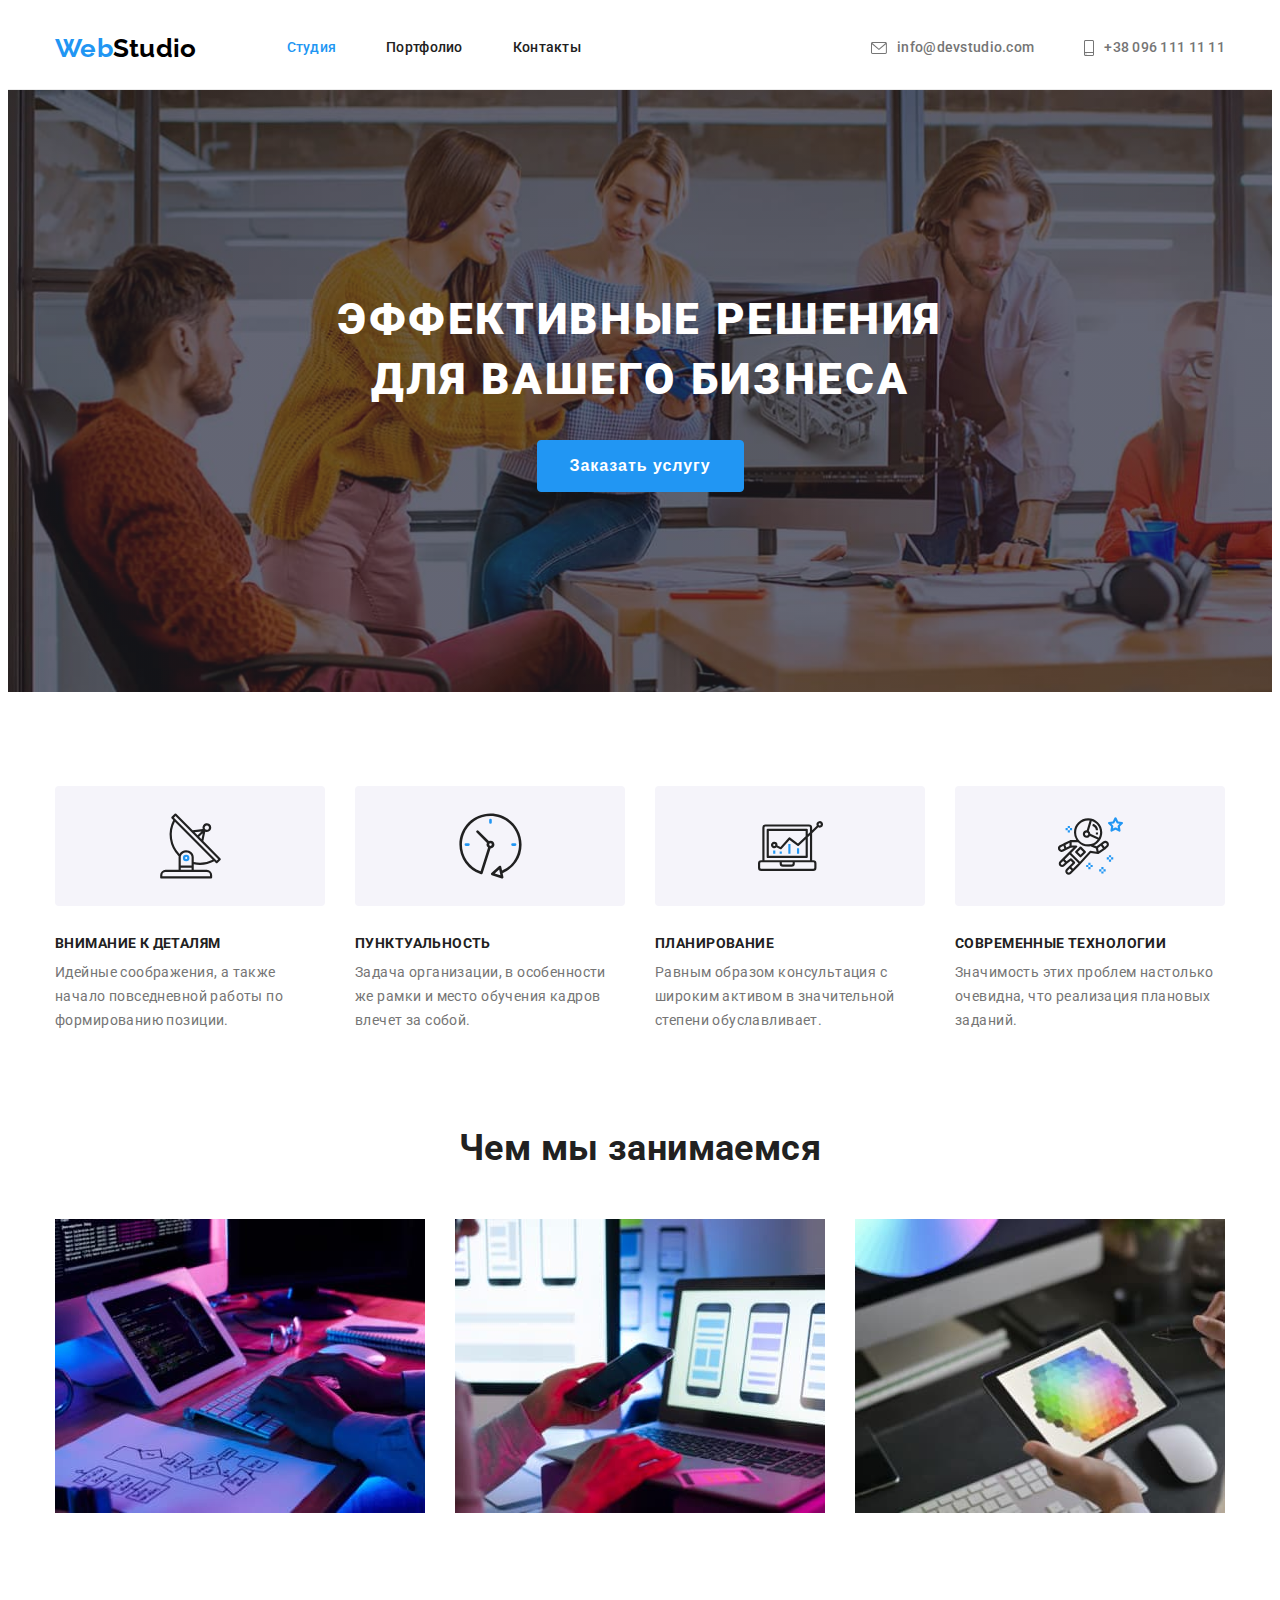
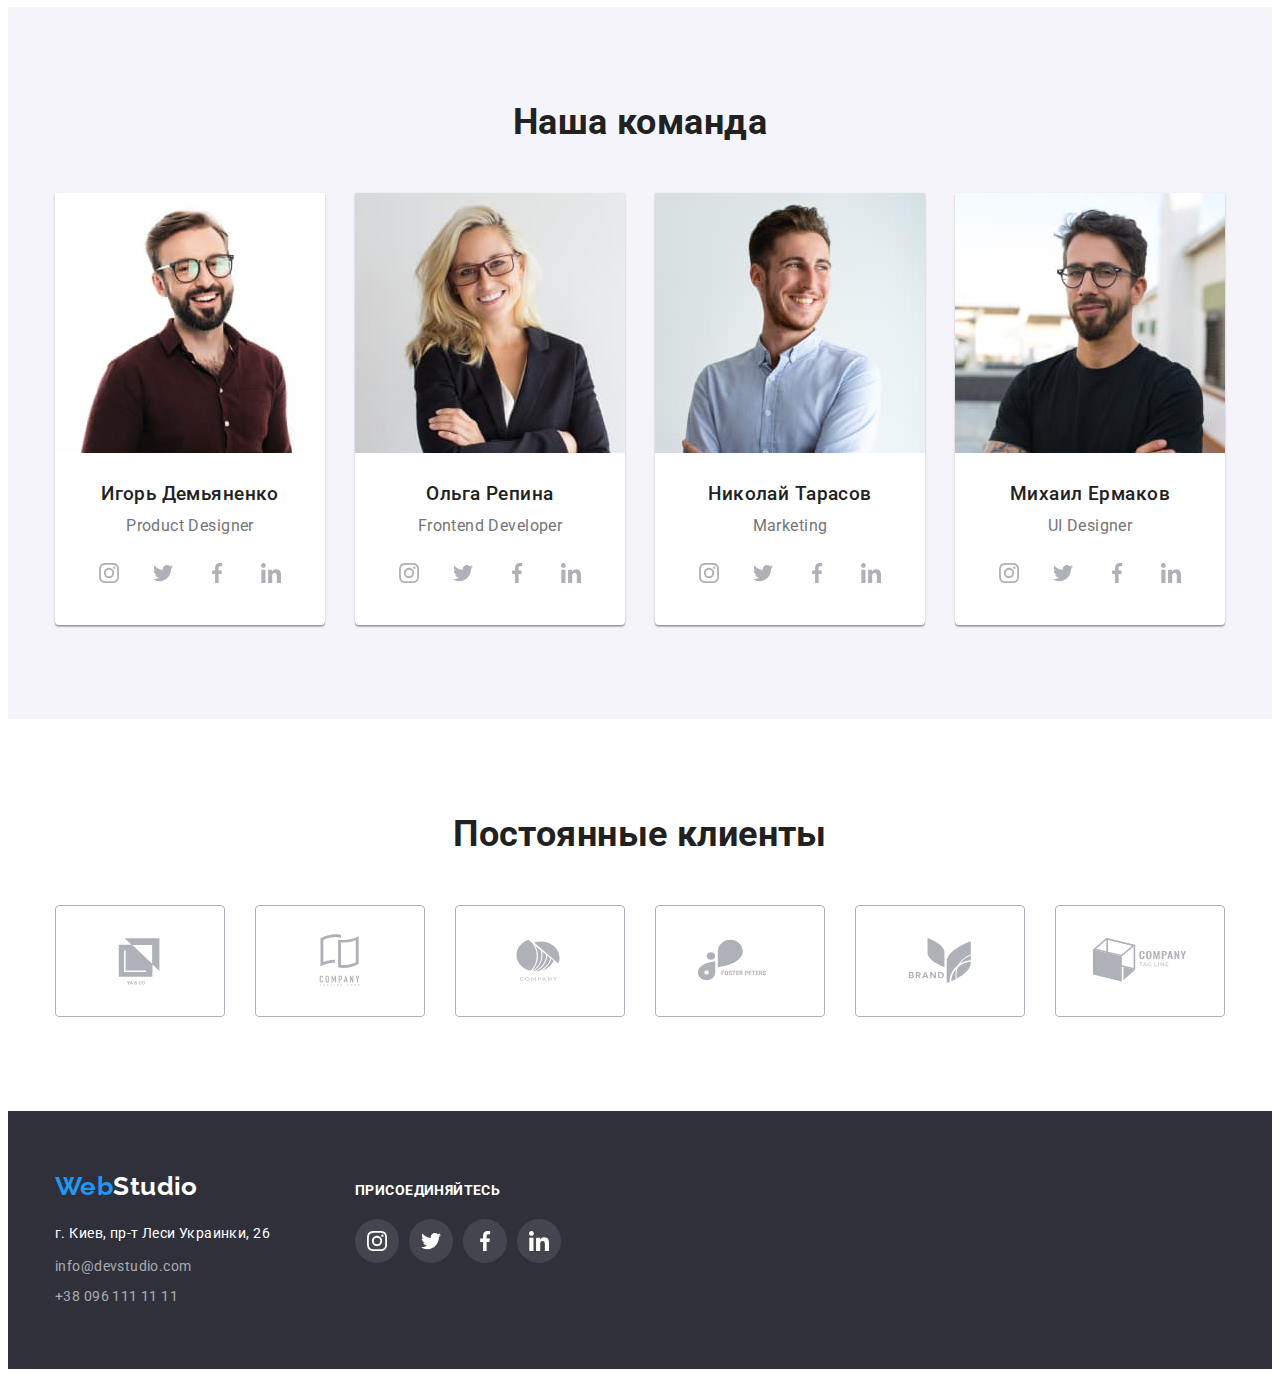
==== index.html @ cb1f26fe "initial commit" ====
<!DOCTYPE html>
<html lang="ru">
  <head>
    <meta charset="UTF-8" />
    <meta http-equiv="X-UA-Compatible" content="IE=edge" />
    <meta name="viewport" content="width=device-width, initial-scale=1.0" />
    <link rel="preconnect" href="https://fonts.gstatic.com" />
    <link
      href="https://fonts.googleapis.com/css2?family=Raleway:wght@700&family=Roboto:wght@400;500;700;900&display=swap"
      rel="stylesheet"
    />
    <link
      rel="stylesheet"
      href="https://cdnjs.cloudflare.com/ajax/libs/modern-normalize/1.0.0/modern-normalize.min.css"
      integrity="sha512-ISS7cAi1PEhQ8jnbJpJZMd29NlhNj4AWYyLOSp2CE/CsHxTCu+r+t0D2yoJudVrd0/8fTVPUVDzY5Tvli75u/g=="
      crossorigin="anonymous"
    />
    <link rel="stylesheet" href="./css/styles.css" />
    <title>WebStudio | Студия</title>
  </head>
  <body>
    <header class="header">
      <div class="container">
        <nav class="navigation">
          <a class="logo link" href="./"><span class="accent">Web</span>Studio</a>
          <ul class="list menu">
            <li class="menu-item"><a class="link current" href="./index.html">Студия</a></li>
            <li class="menu-item"><a class="link" href="./portfolio.html">Портфолио</a></li>
            <li class="menu-item"><a class="link" href="">Контакты</a></li>
          </ul>
        </nav>
        <ul class="list contacts">
          <li class="contacts-item">
            <a class="link contacts-item-link" href="mailto:info@devstudio.com"
              ><svg width="16" height="12" class="icon contacts-icon icon-envelope">
                <use href="./images/icons/icons-bundle.svg#icon-envelope"></use>
              </svg>
              info@devstudio.com</a
            >
          </li>
          <li class="contacts-item">
            <a class="link contacts-item-link" href="tel:+380961111111"
              ><svg width="10" height="16" class="icon contacts-icon icon-smartphone">
                <use href="./images/icons/icons-bundle.svg#icon-smartphone"></use>
              </svg>
              +38 096 111 11 11</a
            >
          </li>
        </ul>
      </div>
    </header>
    <main>
      <!--Hero -->
      <section class="hero">
        <div class="container">
          <h1 class="hero-title title">Эффективные решения для вашего бизнеса</h1>
          <button class="hero-button button primary" type="button">Заказать услугу</button>
        </div>
      </section>
      <!--Characteristics-->
      <section class="qualities section">
        <div class="container">
          <h2 class="title section-title visually-hidden">Особенности</h2>
          <ul class="list flex-grid qualities-list">
            <li class="flex-grid-item qualities-list-item">
              <div class="qualities-icon-container">
                <svg width="65" height="70" class="icon qualities-icon">
                  <use href="./images/icons/icons-bundle.svg#icon-antenna"></use>
                </svg>
              </div>
              <h3 class="qualities-list-item-title title">Внимание к деталям</h3>
              <p class="qualities-list-item-text">
                Идейные соображения, а также начало повседневной работы по формированию позиции.
              </p>
            </li>
            <li class="flex-grid-item qualities-list-item">
              <div class="qualities-icon-container">
                <svg width="65" height="70" class="icon qualities-icon">
                  <use href="./images/icons/icons-bundle.svg#icon-clock"></use>
                </svg>
              </div>
              <h3 class="qualities-list-item-title title">Пунктуальность</h3>
              <p class="qualities-list-item-text">
                Задача организации, в особенности же рамки и место обучения кадров влечет за собой.
              </p>
            </li>
            <li class="flex-grid-item qualities-list-item">
              <div class="qualities-icon-container">
                <svg width="65" height="70" class="icon qualities-icon">
                  <use href="./images/icons/icons-bundle.svg#icon-diagram"></use>
                </svg>
              </div>
              <h3 class="qualities-list-item-title title">Планирование</h3>
              <p class="qualities-list-item-text">
                Равным образом консультация с широким активом в значительной степени обуславливает.
              </p>
            </li>
            <li class="flex-grid-item qualities-list-item">
              <div class="qualities-icon-container">
                <svg width="65" height="70" class="icon qualities-icon">
                  <use href="./images/icons/icons-bundle.svg#icon-astronaut"></use>
                </svg>
              </div>
              <h3 class="qualities-list-item-title title">Современные технологии</h3>
              <p class="qualities-list-item-text">
                Значимость этих проблем настолько очевидна, что реализация плановых заданий.
              </p>
            </li>
          </ul>
        </div>
      </section>
      <!--What we do-->
      <section class="section">
        <div class="container">
          <h2 class="title section-title">Чем мы занимаемся</h2>
          <ul class="list flex-grid activities-list">
            <li class="flex-grid-item activities-list-item">
              <img src="./images/box1.jpg" alt="клавиатура" width="370" />
            </li>
            <li class="flex-grid-item activities-list-item">
              <img src="./images/box2.jpg" alt="телефон" width="370" />
            </li>
            <li class="flex-grid-item activities-list-item">
              <img src="./images/box3.jpg" alt="планшет" width="370" />
            </li>
          </ul>
        </div>
      </section>
      <!--Our team-->
      <section class="team section">
        <div class="container">
          <h2 class="title section-title">Наша команда</h2>
          <ul class="list flex-grid team-list">
            <li class="flex-grid-item team-list-item">
              <img
                class="person-portrait"
                src="./images/staff/igor-demianenko.jpg"
                alt="Игорь Демьяненко"
                width="270"
              />
              <div class="person-label">
                <h3 class="person-name title">Игорь Демьяненко</h3>
                <p class="person-position">Product Designer</p>

                <ul class="list person-socials-list">
                  <li class="socials-list-item">
                    <a href="#" target="_blank" rel="noopener noreferer" class="link social-icon-link">
                      <svg width="20" height="20" class="icon social-icon">
                        <use href="./images/icons/icons-bundle.svg#icon-instagram"></use>
                      </svg>
                    </a>
                  </li>
                  <li class="socials-list-item">
                    <a href="#" target="_blank" rel="noopener noreferer" class="link social-icon-link">
                      <svg width="20" height="20" class="icon social-icon">
                        <use href="./images/icons/icons-bundle.svg#icon-twitter"></use>
                      </svg>
                    </a>
                  </li>
                  <li class="socials-list-item">
                    <a href="#" target="_blank" rel="noopener noreferer" class="link social-icon-link">
                      <svg width="20" height="20" class="icon social-icon">
                        <use href="./images/icons/icons-bundle.svg#icon-facebook"></use>
                      </svg>
                    </a>
                  </li>
                  <li class="socials-list-item">
                    <a href="#" target="_blank" rel="noopener noreferer" class="link social-icon-link">
                      <svg width="20" height="20" class="icon social-icon">
                        <use href="./images/icons/icons-bundle.svg#icon-linkedin"></use>
                      </svg>
                    </a>
                  </li>
                </ul>
              </div>
            </li>
            <li class="flex-grid-item team-list-item">
              <img class="person-portrait" src="./images/staff/olga-repina.jpg" alt="Ольга Репина" width="270" />
              <div class="person-label">
                <h3 class="person-name title">Ольга Репина</h3>
                <p class="person-position">Frontend Developer</p>
                <ul class="list person-socials-list">
                  <li class="socials-list-item">
                    <a href="#" target="_blank" rel="noopener noreferer" class="link social-icon-link">
                      <svg width="20" height="20" class="icon social-icon">
                        <use href="./images/icons/icons-bundle.svg#icon-instagram"></use>
                      </svg>
                    </a>
                  </li>
                  <li class="socials-list-item">
                    <a href="#" target="_blank" rel="noopener noreferer" class="link social-icon-link">
                      <svg width="20" height="20" class="icon social-icon">
                        <use href="./images/icons/icons-bundle.svg#icon-twitter"></use>
                      </svg>
                    </a>
                  </li>
                  <li class="socials-list-item">
                    <a href="#" target="_blank" rel="noopener noreferer" class="link social-icon-link">
                      <svg width="20" height="20" class="icon social-icon">
                        <use href="./images/icons/icons-bundle.svg#icon-facebook"></use>
                      </svg>
                    </a>
                  </li>
                  <li class="socials-list-item">
                    <a href="#" target="_blank" rel="noopener noreferer" class="link social-icon-link">
                      <svg width="20" height="20" class="icon social-icon">
                        <use href="./images/icons/icons-bundle.svg#icon-linkedin"></use>
                      </svg>
                    </a>
                  </li>
                </ul>
              </div>
            </li>
            <li class="flex-grid-item team-list-item">
              <img class="person-portrait" src="./images/staff/nikolai-tarasov.jpg" alt="Николай Тарасов" width="270" />
              <div class="person-label">
                <h3 class="person-name title">Николай Тарасов</h3>
                <p class="person-position">Marketing</p>

                <ul class="list person-socials-list">
                  <li class="socials-list-item">
                    <a href="#" target="_blank" rel="noopener noreferer" class="link social-icon-link">
                      <svg width="20" height="20" class="icon social-icon">
                        <use href="./images/icons/icons-bundle.svg#icon-instagram"></use>
                      </svg>
                    </a>
                  </li>
                  <li class="socials-list-item">
                    <a href="#" target="_blank" rel="noopener noreferer" class="link social-icon-link">
                      <svg width="20" height="20" class="icon social-icon">
                        <use href="./images/icons/icons-bundle.svg#icon-twitter"></use>
                      </svg>
                    </a>
                  </li>
                  <li class="socials-list-item">
                    <a href="#" target="_blank" rel="noopener noreferer" class="link social-icon-link">
                      <svg width="20" height="20" class="icon social-icon">
                        <use href="./images/icons/icons-bundle.svg#icon-facebook"></use>
                      </svg>
                    </a>
                  </li>
                  <li class="socials-list-item">
                    <a href="#" target="_blank" rel="noopener noreferer" class="link social-icon-link">
                      <svg width="20" height="20" class="icon social-icon">
                        <use href="./images/icons/icons-bundle.svg#icon-linkedin"></use>
                      </svg>
                    </a>
                  </li>
                </ul>
              </div>
            </li>
            <li class="flex-grid-item team-list-item">
              <img class="person-portrait" src="./images/staff/mihail-ermakov.jpg" alt="Михаил Ермаков" width="270" />
              <div class="person-label">
                <h3 class="person-name title">Михаил Ермаков</h3>
                <p class="person-position">UI Designer</p>
                <ul class="list person-socials-list">
                  <li class="socials-list-item">
                    <a href="#" target="_blank" rel="noopener noreferer" class="link social-icon-link">
                      <svg width="20" height="20" class="icon social-icon">
                        <use href="./images/icons/icons-bundle.svg#icon-instagram"></use>
                      </svg>
                    </a>
                  </li>
                  <li class="socials-list-item">
                    <a href="#" target="_blank" rel="noopener noreferer" class="link social-icon-link">
                      <svg width="20" height="20" class="icon social-icon">
                        <use href="./images/icons/icons-bundle.svg#icon-twitter"></use>
                      </svg>
                    </a>
                  </li>
                  <li class="socials-list-item">
                    <a href="#" target="_blank" rel="noopener noreferer" class="link social-icon-link">
                      <svg width="20" height="20" class="icon social-icon">
                        <use href="./images/icons/icons-bundle.svg#icon-facebook"></use>
                      </svg>
                    </a>
                  </li>
                  <li class="socials-list-item">
                    <a href="#" target="_blank" rel="noopener noreferer" class="link social-icon-link">
                      <svg width="20" height="20" class="icon social-icon">
                        <use href="./images/icons/icons-bundle.svg#icon-linkedin"></use>
                      </svg>
                    </a>
                  </li>
                </ul>
              </div>
            </li>
          </ul>
        </div>
      </section>
      <section class="section clients-section">
        <div class="container">
          <h2 class="title section-title">Постоянные клиенты</h2>
          <ul class="list clients-list flex-grid">
            <li class="flex-grid-item clients-list-item">
              <a href="#" target="_blank" rel="noopener noreferer" class="link"
                ><svg class="client-logo-icon" width="106" height="60">
                  <use href="./images/icons/icons-bundle.svg#icon-logo-1"></use>
                </svg>
              </a>
            </li>
            <li class="flex-grid-item clients-list-item">
              <a href="#" target="_blank" rel="noopener noreferer" class="link"
                ><svg class="client-logo-icon" width="106" height="60">
                  <use href="./images/icons/icons-bundle.svg#icon-logo-2"></use>
                </svg>
              </a>
            </li>
            <li class="flex-grid-item clients-list-item">
              <a href="#" target="_blank" rel="noopener noreferer" class="link"
                ><svg class="client-logo-icon" width="106" height="60">
                  <use href="./images/icons/icons-bundle.svg#icon-logo-3"></use>
                </svg>
              </a>
            </li>
            <li class="flex-grid-item clients-list-item">
              <a href="#" target="_blank" rel="noopener noreferer" class="link"
                ><svg class="client-logo-icon" width="106" height="60">
                  <use href="./images/icons/icons-bundle.svg#icon-logo-4"></use>
                </svg>
              </a>
            </li>
            <li class="flex-grid-item clients-list-item">
              <a href="#" target="_blank" rel="noopener noreferer" class="link"
                ><svg class="client-logo-icon" width="106" height="60">
                  <use href="./images/icons/icons-bundle.svg#icon-logo-5"></use>
                </svg>
              </a>
            </li>
            <li class="flex-grid-item clients-list-item">
              <a href="#" target="_blank" rel="noopener noreferer" class="link"
                ><svg class="client-logo-icon" width="106" height="60">
                  <use href="./images/icons/icons-bundle.svg#icon-logo-6"></use>
                </svg>
              </a>
            </li>
          </ul>
        </div>
      </section>
    </main>
    <footer class="footer">
      <div class="container footer-container">
        <div class="address-container">
          <a class="logo link" href="./"><span class="accent">Web</span>Studio</a>
          <address class="address">
            <p class="address-item">г. Киев, пр-т Леси Украинки, 26</p>
            <ul class="list contacts">
              <li class="contacts-item">
                <a class="link" href="mailto:info@devstudio.com">info@devstudio.com</a>
              </li>
              <li class="contacts-item">
                <a class="link" href="tel:+380961111111">+38 096 111 11 11</a>
              </li>
            </ul>
          </address>
        </div>
        <div class="join-us-container">
          <h2 class="join-us-header">присоединяйтесь</h2>
          <ul class="list socials-list">
            <li class="socials-list-item">
              <a href="#" target="_blank" rel="noopener noreferer" class="link social-icon-link">
                <svg width="20" height="20" class="icon social-icon">
                  <use href="./images/icons/icons-bundle.svg#icon-instagram"></use>
                </svg>
              </a>
            </li>
            <li class="socials-list-item">
              <a href="#" target="_blank" rel="noopener noreferer" class="link social-icon-link">
                <svg width="20" height="20" class="icon social-icon">
                  <use href="./images/icons/icons-bundle.svg#icon-twitter"></use>
                </svg>
              </a>
            </li>
            <li class="socials-list-item">
              <a href="#" target="_blank" rel="noopener noreferer" class="link social-icon-link">
                <svg width="20" height="20" class="icon social-icon">
                  <use href="./images/icons/icons-bundle.svg#icon-facebook"></use>
                </svg>
              </a>
            </li>
            <li class="socials-list-item">
              <a href="#" target="_blank" rel="noopener noreferer" class="link social-icon-link">
                <svg width="20" height="20" class="icon social-icon">
                  <use href="./images/icons/icons-bundle.svg#icon-linkedin"></use>
                </svg>
              </a>
            </li>
          </ul>
        </div>
      </div>
    </footer>
  </body>
</html>
---- css/styles.css ----
:root {
  --accent-color: #2196f3;
  --logo-header-color: #000000;
  --title-text-color: #212121;
  --primary-text-color: #757575;
  --header-border-color: #ececec;
  --primary-icon-color: #afb1b8;
  --hero-overlay-background-color: rgba(47, 48, 58, 0.4);
  --portfolio-border-color: #eeeeee;
  --primary-button-text-color: #ffffff;
  --footer-secondary-text-color: rgba(255, 255, 255, 0.6);
  --footer-icon-background-color: rgba(255, 255, 255, 0.1);
  --background-primary-color: #ffffff;
  --background-secondary-color: #f5f4fa;
  --background-dark-primary-text-color: #ffffff;
  --background-dark-color: #2f303a;
  --logo-font-family: 'Raleway', sans-serif;
  --primary-font-family: 'Roboto', sans-serif;
  --flex-grid-margin: 30px;
}

html {
  box-sizing: border-box;
}

*,
*::before,
*::after {
  box-sizing: inherit;
}

body {
  font-family: var(--primary-font-family);
  font-size: 14px;
  line-height: 1.71;
  letter-spacing: 0.03em;

  color: var(--primary-text-color);
  background-color: var(--background-primary-color);
}

h1,
h2,
h3,
h4,
h5,
h6,
p {
  margin: 0;
}

img {
  display: block;
  max-width: 100%;
  height: auto;
}

.container {
  width: 1200px;
  margin: 0 auto;
  padding-left: 15px;
  padding-right: 15px;
}

.visually-hidden {
  position: absolute !important;
  clip: rect(1px, 1px, 1px, 1px);
  padding: 0 !important;
  border: 0 !important;
  height: 1px !important;
  width: 1px !important;
  overflow: hidden;
}

.title {
  margin: 0;
  padding: 0;
  color: var(--title-text-color);
}

.button {
  font-size: 16px;
  line-height: 1.62;
  font-weight: 500;
  display: inline-block;
  text-align: center;
  padding: 6px 22px;
  border: 1px solid transparent;
  border-radius: 4px;
  color: var(--title-text-color);
  background-color: var(--background-secondary-color);
  cursor: pointer;
}

.button.primary,
.button:focus,
.button:hover {
  border-color: var(--accent-color);
  color: var(--primary-button-text-color);
  background-color: var(--accent-color);
  box-shadow: 0px 3px 1px rgba(0, 0, 0, 0.1), 0px 1px 2px rgba(0, 0, 0, 0.08), 0px 2px 2px rgba(0, 0, 0, 0.12);
}

.link {
  color: inherit;
  text-decoration: none;
}

.link:hover,
.link:focus {
  color: var(--accent-color);
}

.list {
  list-style: none;
  padding-left: 0;
  margin: 0;
}

.logo {
  font-family: var(--logo-font-family);
  font-weight: 700;
  font-size: 26px;
  line-height: 1.19;

  color: var(--logo-header-color);
}

.accent,
.current {
  color: var(--accent-color);
}

.flex-grid {
  display: flex;
  flex-wrap: wrap;
  margin-top: calc(-1 * var(--flex-grid-margin));
  margin-left: calc(-1 * var(--flex-grid-margin));
}

.flex-grid-item {
  margin-top: var(--flex-grid-margin);
  margin-left: var(--flex-grid-margin);
}

.header {
  font-weight: 500;
  line-height: 1.14;
  letter-spacing: 0.02em;
  border-bottom: 1px solid var(--header-border-color);
}
.header > .container {
  display: flex;
  align-items: center;
  padding-top: 25px;
  padding-bottom: 25px;
}

.section {
  padding-top: 94px;
  padding-bottom: 94px;
}

.section-title {
  margin-bottom: 50px;
  font-size: 36px;
  line-height: 1.17;
  text-align: center;
}

.navigation {
  display: flex;
  margin-right: auto;
}

.navigation .logo {
  margin-right: 90px;
}
.menu {
  display: flex;
  align-items: center;
}

.contacts-item-link {
  display: flex;
  align-items: center;
}

.menu-item:not(:last-child),
.header .contacts-item:not(:last-child) {
  margin-right: 50px;
}

.header .contacts {
  display: flex;
  align-items: center;
}

.contacts-icon {
  --color3: currentColor;
  margin-right: 10px;
}

.logo.link:hover,
.logo.link:focus {
  color: inherit;
}
.navigation {
  color: var(--title-text-color);
}

.hero {
  padding-top: 200px;
  padding-bottom: 200px;
  max-width: 1600px;
  margin-left: auto;
  margin-right: auto;

  background-color: var(--background-dark-color);
  background-image: linear-gradient(
      to right,
      var(--hero-overlay-background-color),
      var(--hero-overlay-background-color)
    ),
    url('../images/hero-overlay.jpg');
  background-repeat: no-repeat;
  background-size: cover;
}

.hero .container {
  text-align: center;
  width: 700px;
}

.hero-title {
  margin-bottom: 30px;
  font-weight: 900;
  font-size: 44px;
  line-height: 1.36;
  letter-spacing: 0.06em;
  text-transform: uppercase;
  color: var(--background-dark-primary-text-color);
}

.button.hero-button {
  font-weight: 700;
  padding: 10px 32px;
  font-size: 16px;
  line-height: 1.87;
  letter-spacing: 0.06em;
  box-shadow: none;
}

.qualities.section {
  padding-bottom: 0;
}

.qualities-list-item {
  flex-basis: calc((100% - 4 * var(--flex-grid-margin)) / 4);
}

.qualities-list-item-title {
  margin-bottom: 10px;
  font-size: 14px;

  line-height: 1.14;
  letter-spacing: 0.03em;
  text-transform: uppercase;
}

.qualities-icon-container {
  display: flex;
  justify-content: center;
  padding-top: 25px;
  padding-bottom: 25px;
  margin-bottom: 30px;
  background-color: var(--background-secondary-color);
  border-radius: 4px;
}

.activities-list-item {
  flex-basis: calc((100% - 3 * var(--flex-grid-margin)) / 3);
}

.team {
  font-size: 16px;
  line-height: 1.19;
  text-align: center;
  background-color: var(--background-secondary-color);
}

.team-list-item {
  flex-basis: calc((100% - 4 * var(--flex-grid-margin)) / 4);
  background-color: var(--background-primary-color);
  box-shadow: 0px 1px 3px rgba(0, 0, 0, 0.12), 0px 1px 1px rgba(0, 0, 0, 0.14), 0px 2px 1px rgba(0, 0, 0, 0.2);
  border-radius: 0px 0px 4px 4px;
}

.person-label {
  padding: 30px 32px;
}

.person-name {
  font-weight: 500;
  margin-bottom: 10px;
}

.person-position {
  margin-bottom: 16px;
}

.person-socials-list {
  display: flex;
  justify-content: center;
}

.socials-list-item:not(:last-child) {
  margin-right: 10px;
}

.social-icon-link {
  display: flex;
  width: 44px;
  height: 44px;
  border-radius: 50%;
  align-items: center;
  justify-content: center;
  color: var(--primary-icon-color);
}

.social-icon-link:not(:last-child) {
}

.social-icon-link:hover,
.social-icon-link:focus {
  color: var(--background-primary-color);
  background-color: var(--accent-color);
}

.social-icon {
  --color4: currentColor;
}

.filter-list {
  display: flex;
  justify-content: center;
  margin-bottom: 50px;
  font-weight: 500;
  font-size: 16px;
  line-height: 1.62;
}

.filter-list-item:not(:last-child) {
  margin-right: 8px;
}

.project-label {
  padding: 20px 24px;
  border-right: 1px solid var(--portfolio-border-color);
  border-bottom: 1px solid var(--portfolio-border-color);
  border-left: 1px solid var(--portfolio-border-color);
}

.project-item {
  flex-basis: calc((100% - 3 * var(--flex-grid-margin)) / 3);
}

.project-link {
  display: block;
}

.project-link:hover,
.project-link:focus {
  color: inherit;
  box-shadow: 0px 1px 1px rgba(0, 0, 0, 0.12), 0px 4px 4px rgba(0, 0, 0, 0.06), 1px 4px 6px rgba(0, 0, 0, 0.16);
}

.project-name {
  font-size: 18px;
  line-height: 2;
  letter-spacing: 0.06em;
}

.project-category {
  font-size: 16px;
  line-height: 1.87;
}

.clients-list-item {
  flex-basis: calc((100% - 6 * var(--flex-grid-margin)) / 6);
}

.clients-list-item .link {
  display: flex;
  padding-top: 25px;
  padding-bottom: 25px;
  justify-content: center;

  border: 1px solid var(--primary-icon-color);
  border-radius: 4px;
  color: var(--primary-icon-color);
}

.clients-list-item .link:hover,
.clients-list-item .link:focus {
  border-color: var(--accent-color);
  color: var(--accent-color);
}
.client-logo-icon {
  --color4: currentColor;
}

.footer {
  padding-top: 60px;
  padding-bottom: 60px;
  color: var(--background-dark-primary-text-color);
  background-color: var(--background-dark-color);
}

.footer-container {
  display: flex;
  align-items: baseline;
}

.address-container {
  width: 270px;
  margin-right: 30px;
}

.footer .logo.link {
  color: inherit;
  display: inline-block;
  margin-bottom: 20px;
}

.address {
  color: var(--footer-secondary-text-color);
  font-style: normal;
}

.address-item {
  color: var(--background-dark-primary-text-color);
  margin-bottom: 9px;
}

.footer .contacts-item:not(:last-child) {
  margin-bottom: 6px;
}

.join-us-container {
  width: 270px;
}

.join-us-header {
  font-size: 14px;
  line-height: 1.14;
  text-transform: uppercase;
  margin-bottom: 20px;
}

.socials-list {
  display: flex;
}

.footer .social-icon-link {
  background-color: var(--footer-icon-background-color);
  color: var(--background-dark-primary-text-color);
}
.footer .social-icon-link:hover,
.footer .social-icon-link:focus {
  background-color: var(--accent-color);
}
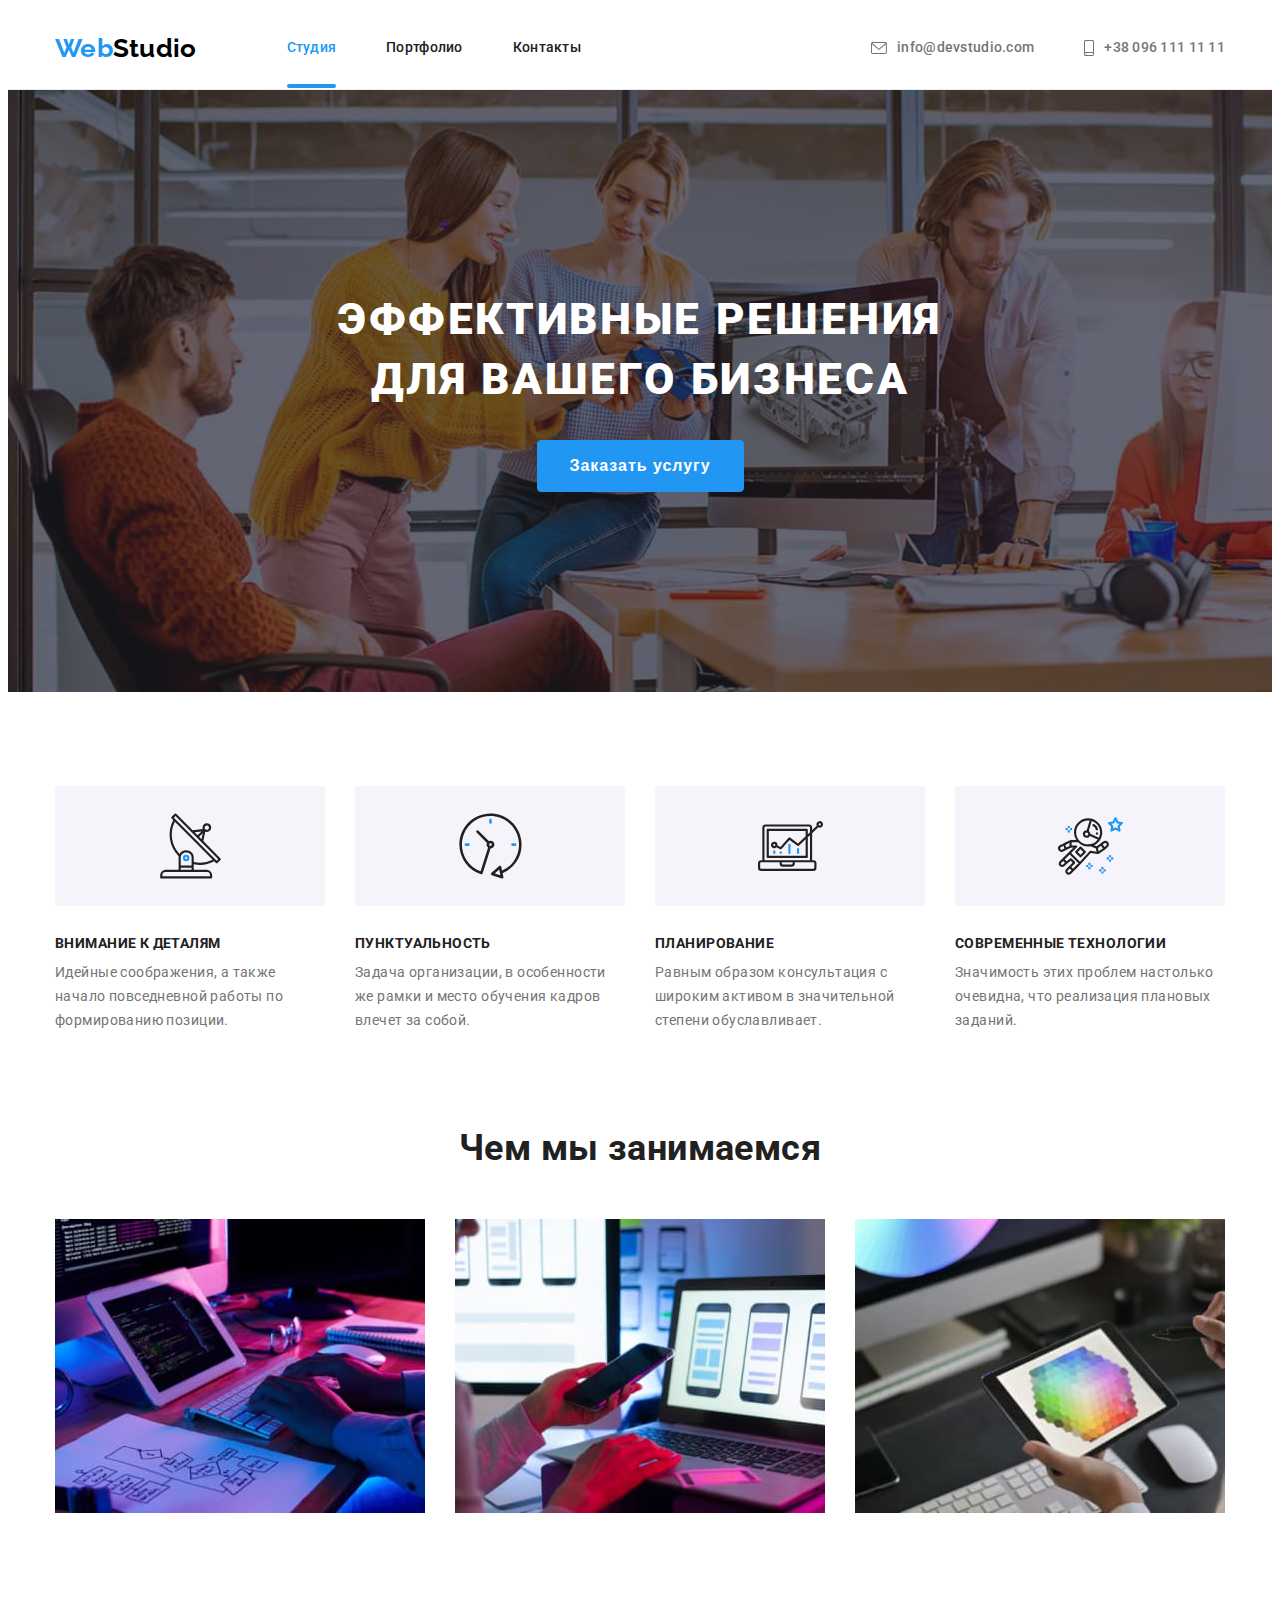
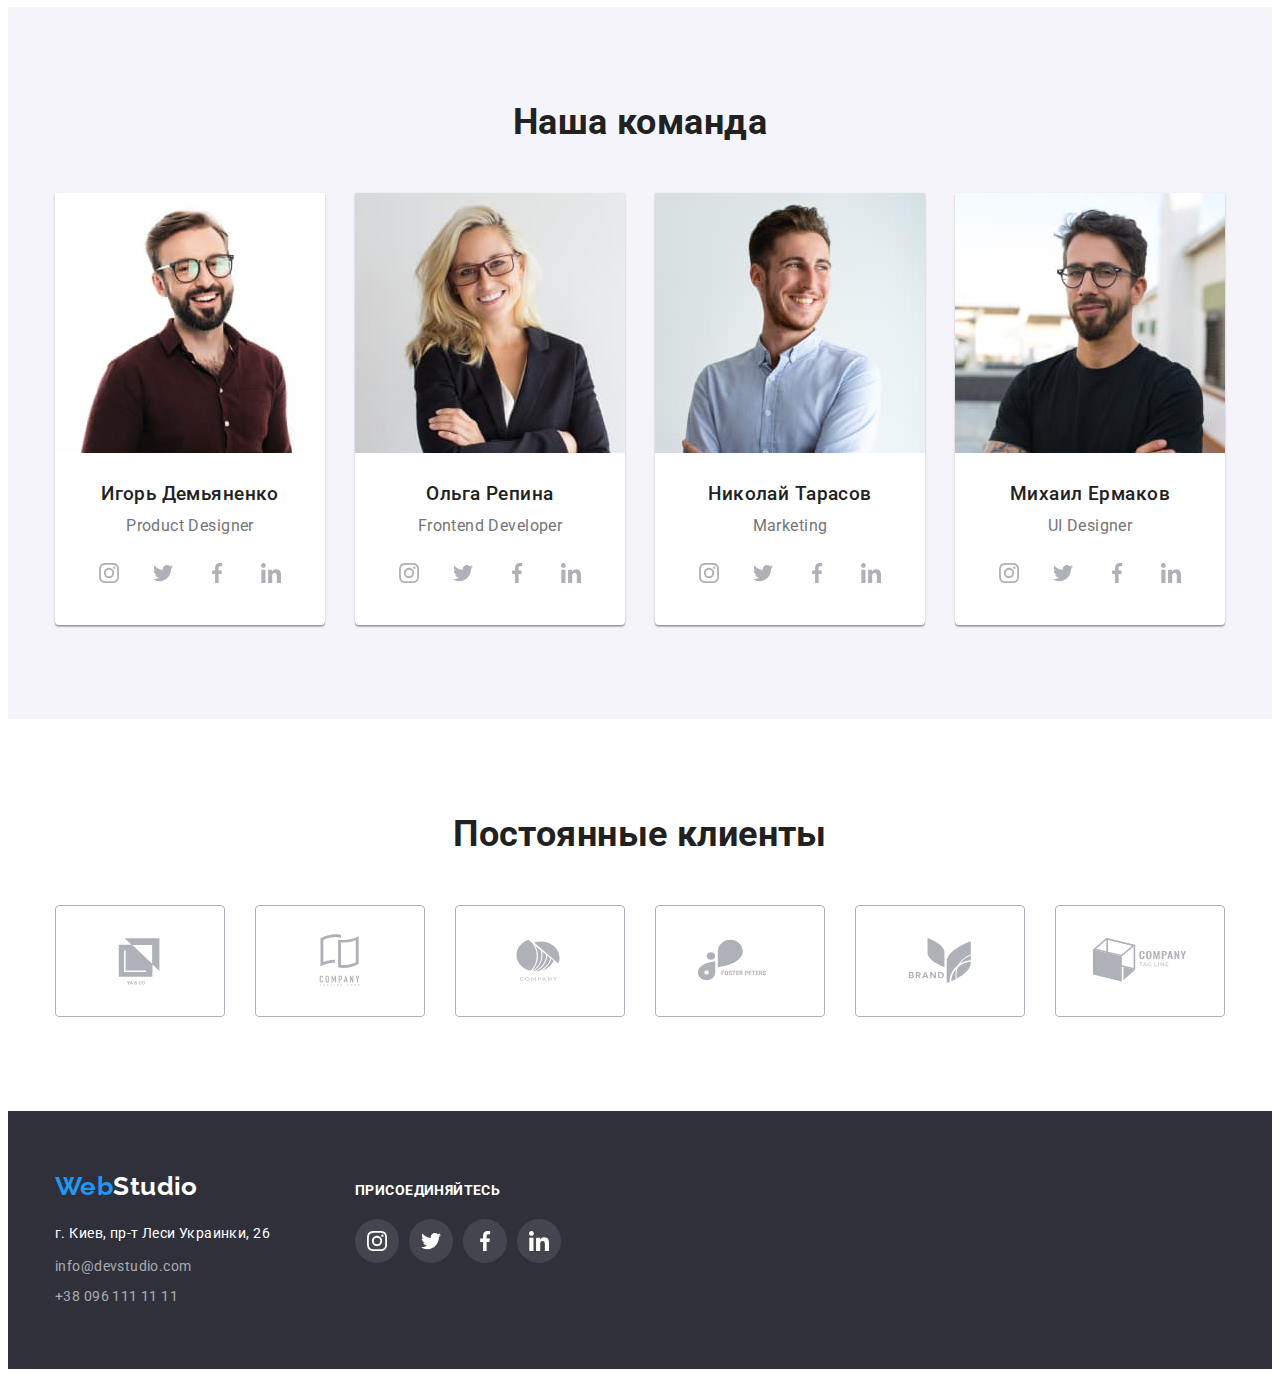
==== commit 239ebf94: "added animation and modal" ====
--- a/index.html
+++ b/index.html
@@ -54,7 +54,7 @@
       <section class="hero">
         <div class="container">
           <h1 class="hero-title title">Эффективные решения для вашего бизнеса</h1>
-          <button class="hero-button button primary" type="button">Заказать услугу</button>
+          <button class="hero-button button primary" type="button" data-modal-open>Заказать услугу</button>
         </div>
       </section>
       <!--Characteristics-->
@@ -390,5 +390,15 @@
         </div>
       </div>
     </footer>
+    <div class="backdrop is-hidden" data-modal>
+      <div class="modal">
+        <button type="button" class="modal-button" data-modal-close>
+          <svg height="11" width="11" class="icon">
+            <use href="./images/icons/icons-bundle.svg#icon-close"></use>
+          </svg>
+        </button>
+      </div>
+    </div>
   </body>
+  <script src="./js/modal.js"></script>
 </html>
--- a/css/styles.css
+++ b/css/styles.css
@@ -10,6 +10,7 @@
   --primary-button-text-color: #ffffff;
   --footer-secondary-text-color: rgba(255, 255, 255, 0.6);
   --footer-icon-background-color: rgba(255, 255, 255, 0.1);
+  --backdrop-background-color: rgba(0, 0, 0, 0.2);
   --background-primary-color: #ffffff;
   --background-secondary-color: #f5f4fa;
   --background-dark-primary-text-color: #ffffff;
@@ -90,6 +91,8 @@
   color: var(--title-text-color);
   background-color: var(--background-secondary-color);
   cursor: pointer;
+  transition: color 250ms cubic-bezier(0.4, 0, 0.2, 1), background-color 250ms cubic-bezier(0.4, 0, 0.2, 1),
+    border-color 250ms cubic-bezier(0.4, 0, 0.2, 1), box-shadow 250ms cubic-bezier(0.4, 0, 0.2, 1);
 }
 
 .button.primary,
@@ -104,6 +107,8 @@
 .link {
   color: inherit;
   text-decoration: none;
+  transition: color 250ms cubic-bezier(0.4, 0, 0.2, 1), background-color 250ms cubic-bezier(0.4, 0, 0.2, 1),
+    border-color 250ms cubic-bezier(0.4, 0, 0.2, 1), box-shadow 250ms cubic-bezier(0.4, 0, 0.2, 1);
 }
 
 .link:hover,
@@ -179,6 +184,21 @@
 .menu {
   display: flex;
   align-items: center;
+}
+
+.menu-item {
+  position: relative;
+}
+
+.menu-item .current::after {
+  content: '';
+  display: block;
+  position: absolute;
+  bottom: -32px;
+  height: 4px;
+  width: 100%;
+  border-radius: 2px;
+  background-color: var(--accent-color);
 }
 
 .contacts-item-link {
@@ -251,6 +271,57 @@
   box-shadow: none;
 }
 
+.backdrop {
+  position: fixed;
+  top: 0;
+  left: 0;
+  height: 100vh;
+  width: 100vw;
+  opacity: 1;
+  background-color: var(--backdrop-background-color);
+}
+
+.backdrop.is-hidden {
+  pointer-events: none;
+  opacity: 0;
+  visibility: hidden;
+}
+
+.modal {
+  position: absolute;
+  top: 50%;
+  left: 50%;
+  transform: translate(-50%, -50%) scale(1);
+  width: 530px;
+  min-height: 580px;
+  background-color: var(--background-primary-color);
+  box-shadow: 0px 1px 3px rgba(0, 0, 0, 0.12), 0px 1px 1px rgba(0, 0, 0, 0.14), 0px 2px 1px rgba(0, 0, 0, 0.2);
+  border-radius: 4px;
+  opacity: 1;
+  transition: transform 250ms cubic-bezier(0.4, 0, 0.2, 1), opacity 250ms cubic-bezier(0.4, 0, 0.2, 1);
+}
+
+.backdrop.is-hidden .modal {
+  transform: translate(-50%, -50%) scale(0.9);
+  opacity: 0;
+}
+
+.modal-button {
+  position: absolute;
+  display: flex;
+  align-items: center;
+  justify-content: center;
+  top: 8px;
+  right: 8px;
+  height: 30px;
+  width: 30px;
+  padding: 0;
+  border-radius: 50%;
+  border: 1px solid rgba(0, 0, 0, 0.1);
+  background-color: transparent;
+  cursor: pointer;
+}
+
 .qualities.section {
   padding-bottom: 0;
 }
@@ -365,6 +436,28 @@
   flex-basis: calc((100% - 3 * var(--flex-grid-margin)) / 3);
 }
 
+.project-image-thumb {
+  position: relative;
+  overflow: hidden;
+}
+
+.project-image-overlay {
+  padding: 24px;
+  display: flex;
+  align-items: center;
+  position: absolute;
+  top: 0;
+  left: 0;
+  height: 100%;
+  width: 100%;
+  font-size: 18px;
+  line-height: 1.56;
+  color: var(--background-dark-primary-text-color);
+  background-color: rgba(33, 150, 243, 0.9);
+  transform: translatey(100%);
+  transition: transform 250ms cubic-bezier(0.4, 0, 0.2, 1);
+}
+
 .project-link {
   display: block;
 }
@@ -373,6 +466,10 @@
 .project-link:focus {
   color: inherit;
   box-shadow: 0px 1px 1px rgba(0, 0, 0, 0.12), 0px 4px 4px rgba(0, 0, 0, 0.06), 1px 4px 6px rgba(0, 0, 0, 0.16);
+}
+.project-link:hover .project-image-overlay,
+.project-link:focus .project-image-overlay {
+  transform: translatey(0);
 }
 
 .project-name {
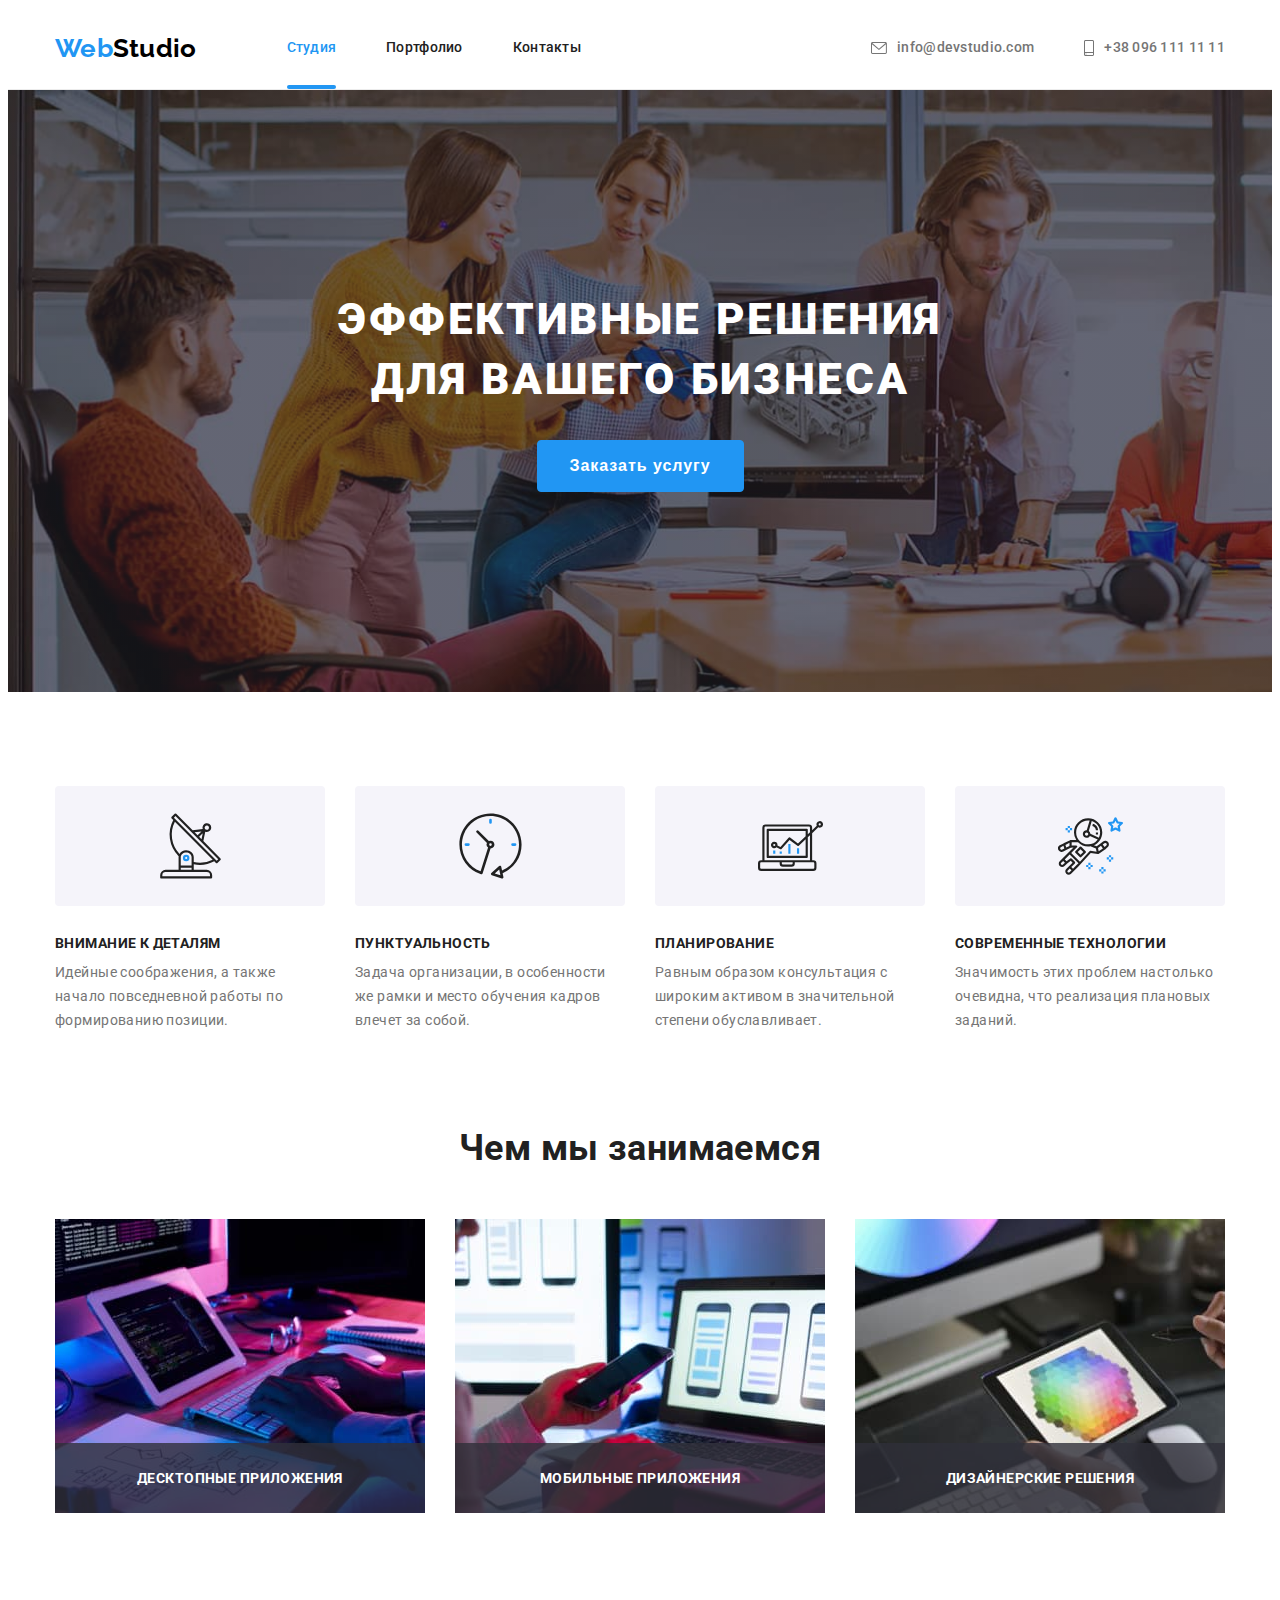
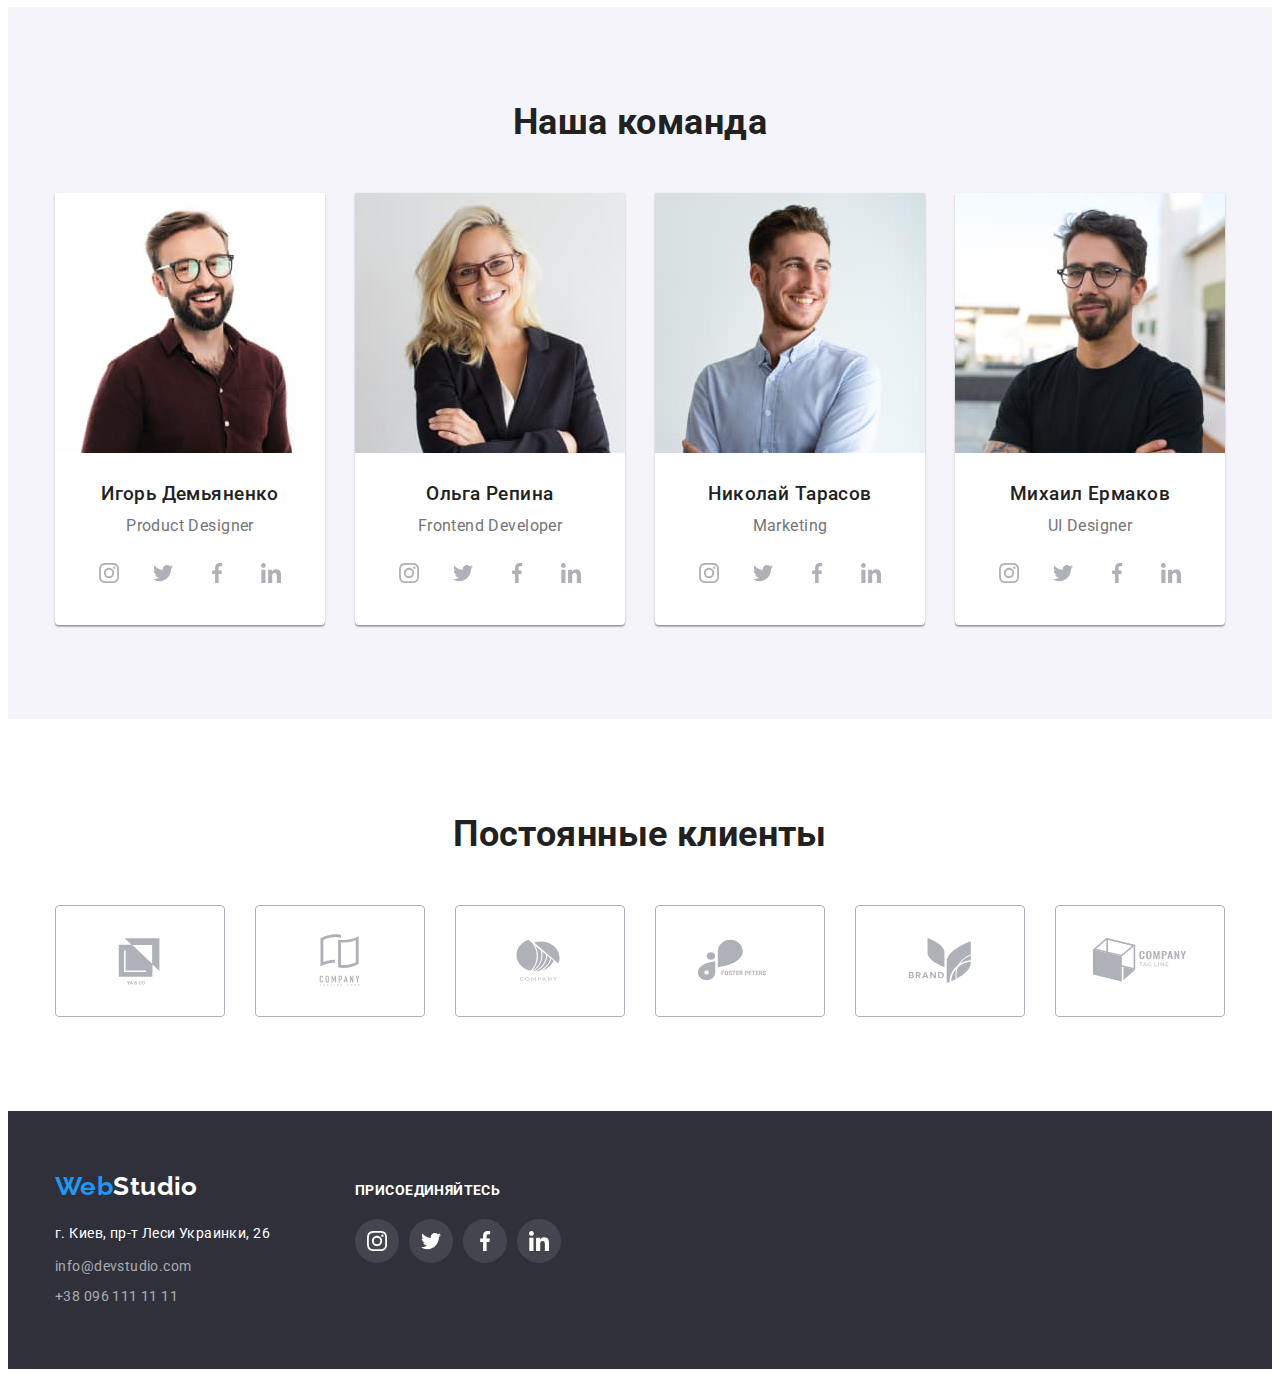
==== commit aaecc6e2: "review fixes; added activities overlay" ====
--- a/index.html
+++ b/index.html
@@ -116,12 +116,21 @@
           <ul class="list flex-grid activities-list">
             <li class="flex-grid-item activities-list-item">
               <img src="./images/box1.jpg" alt="клавиатура" width="370" />
+              <div class="activity-overlay">
+                <h3 class="activity-title">Десктопные приложения</h3>
+              </div>
             </li>
             <li class="flex-grid-item activities-list-item">
               <img src="./images/box2.jpg" alt="телефон" width="370" />
+              <div class="activity-overlay">
+                <h3 class="activity-title">Мобильные приложения</h3>
+              </div>
             </li>
             <li class="flex-grid-item activities-list-item">
               <img src="./images/box3.jpg" alt="планшет" width="370" />
+              <div class="activity-overlay">
+                <h3 class="activity-title">Дизайнерские решения</h3>
+              </div>
             </li>
           </ul>
         </div>
--- a/css/styles.css
+++ b/css/styles.css
@@ -194,7 +194,7 @@
   content: '';
   display: block;
   position: absolute;
-  bottom: -32px;
+  bottom: -33px;
   height: 4px;
   width: 100%;
   border-radius: 2px;
@@ -279,12 +279,12 @@
   width: 100vw;
   opacity: 1;
   background-color: var(--backdrop-background-color);
+  transition: opacity 250ms cubic-bezier(0.4, 0, 0.2, 1);
 }
 
 .backdrop.is-hidden {
   pointer-events: none;
   opacity: 0;
-  visibility: hidden;
 }
 
 .modal {
@@ -297,13 +297,11 @@
   background-color: var(--background-primary-color);
   box-shadow: 0px 1px 3px rgba(0, 0, 0, 0.12), 0px 1px 1px rgba(0, 0, 0, 0.14), 0px 2px 1px rgba(0, 0, 0, 0.2);
   border-radius: 4px;
-  opacity: 1;
-  transition: transform 250ms cubic-bezier(0.4, 0, 0.2, 1), opacity 250ms cubic-bezier(0.4, 0, 0.2, 1);
+  transition: transform 250ms cubic-bezier(0.4, 0, 0.2, 1);
 }
 
 .backdrop.is-hidden .modal {
   transform: translate(-50%, -50%) scale(0.9);
-  opacity: 0;
 }
 
 .modal-button {
@@ -351,6 +349,27 @@
 
 .activities-list-item {
   flex-basis: calc((100% - 3 * var(--flex-grid-margin)) / 3);
+  position: relative;
+}
+
+.activity-overlay {
+  position: absolute;
+  bottom: 0;
+  width: 100%;
+  min-height: 70px;
+  display: flex;
+  justify-content: center;
+  align-items: center;
+  background-color: rgba(47, 48, 58, 0.8);
+}
+
+.activity-title {
+  font-size: 14px;
+  line-height: 1.143;
+
+  text-transform: uppercase;
+
+  color: var(--background-dark-primary-text-color);
 }
 
 .team {
